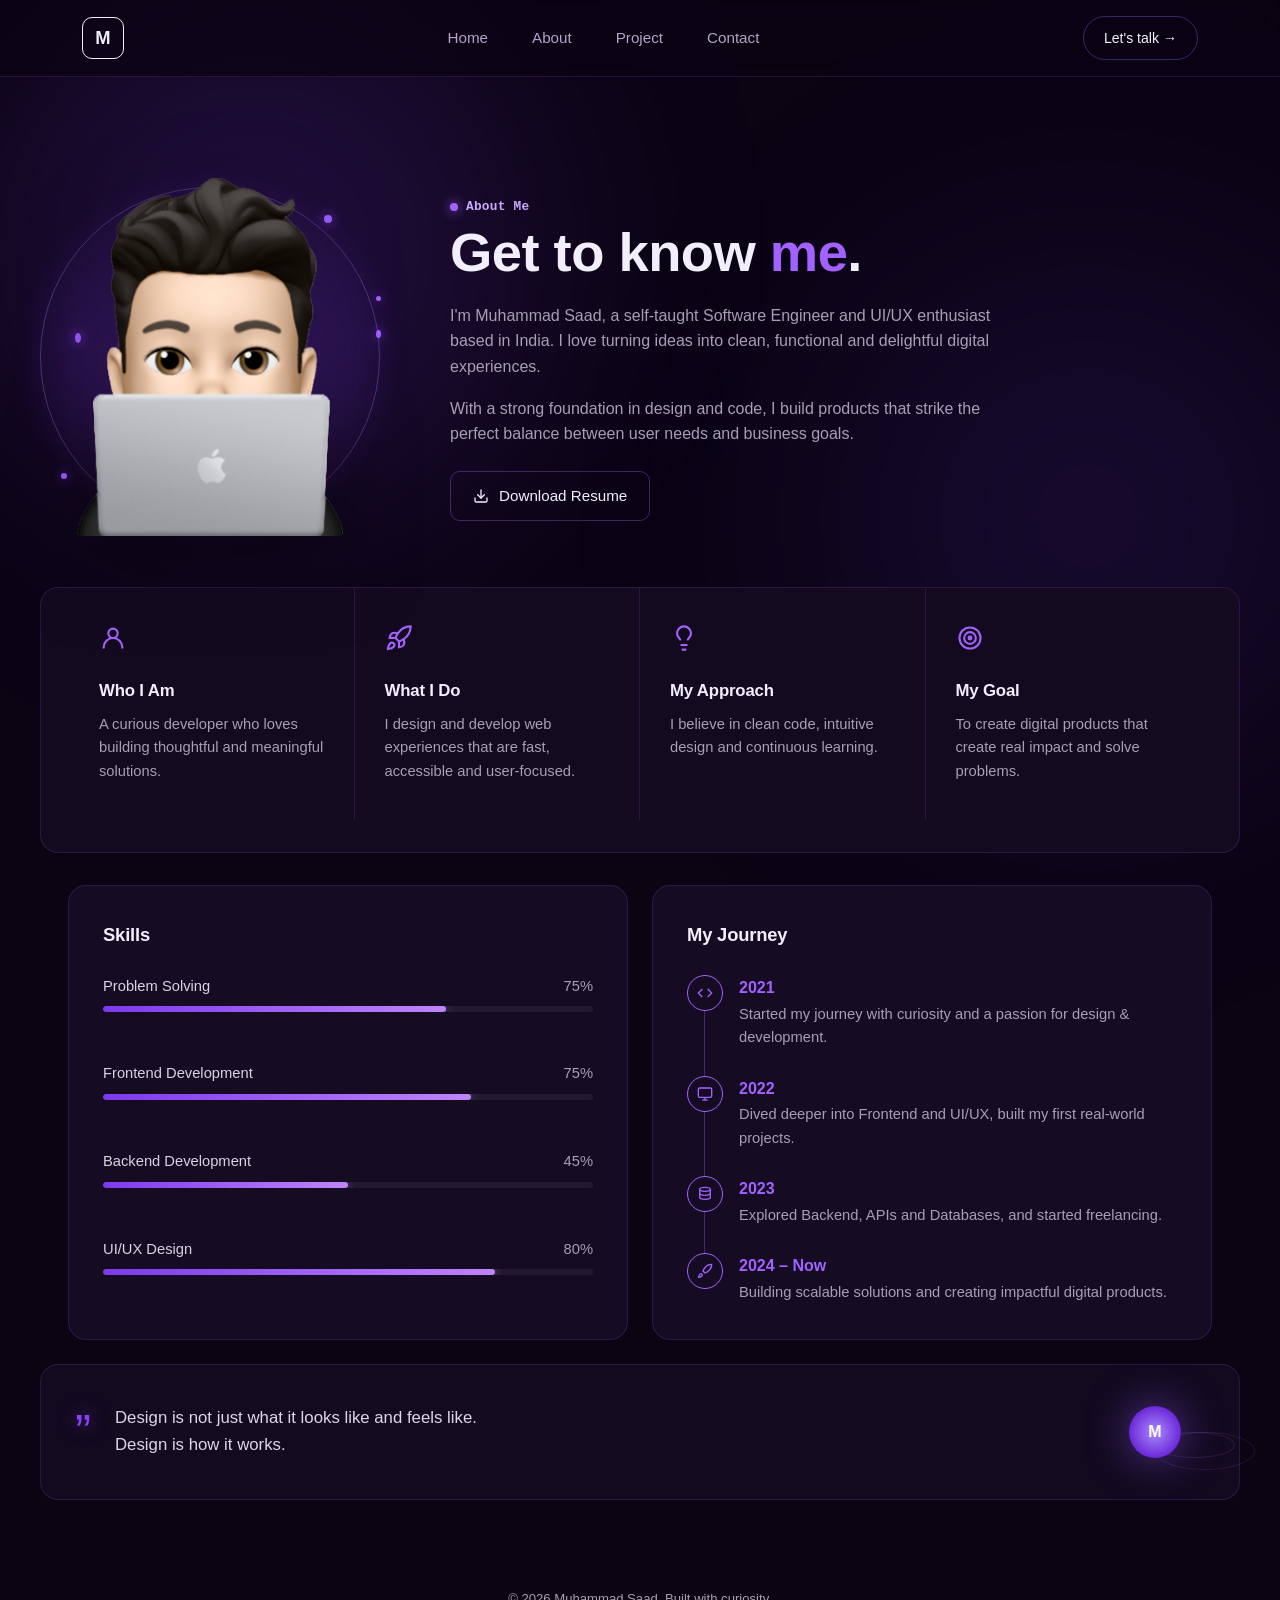
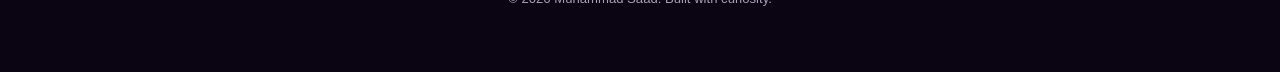
==== about.html @ b4d23c1d "Update portfolio website" ====
<!DOCTYPE html>
<html lang="en">
<head>
    <meta charset="UTF-8">
    <meta name="viewport" content="width=device-width, initial-scale=1.0">
    <title>About Me</title>
    <link rel="stylesheet" href="about.css">
    <link rel="stylesheet" href="style.css">
</head>
<body>
     <header>
    <nav class="container">
      <a href="index.html" class="logo">M</a>
      <ul class="nav-links" id="navLinks">
        <li><a href="index.html">Home</a></li>
        <li><a href="about.html">About</a></li>
        <li><a href="project.html">Project</a></li>
        <li><a href="#contact">Contact</a></li>
      </ul>
      <a href="#contact" class="nav-cta">Let's talk →</a>
      <div class="burger" id="burger"><span></span><span></span><span></span></div>
    </nav>
  </header>
  <main id="top">

  <section class="hero" id="about">
    <div class="hero-avatar">
      <div class="orbit-ring">
          <span class="orbit-dot d1"></span>
        <span class="orbit-dot d2"></span>
          <span class="orbit-dot d3"></span>
        <span class="orbit-dot d4"></span>
          <span class="orbit-dot d5"></span>
        <span class="orbit-dot d6"></span>
      </div>
      <div class="avatar-glow"></div>
      <img src="img/Me.svg" alt="Illustrated avatar of Muhammad Saad working on a laptop" class="avatar-img" />
    </div>

    <div class="hero-copy">
      <p class="eyebrow">About Me</p>
      <h1>Get to know <span class="accent">me</span>.</h1>
      <p class="lead">
        I'm Muhammad Saad, a self-taught Software Engineer and UI/UX enthusiast
        based in India. I love turning ideas into clean, functional and
        delightful digital experiences.
      </p>
      <p class="lead">
        With a strong foundation in design and code, I build products that
        strike the perfect balance between user needs and business goals.
      </p>
      <a class="btn-outline" href="#" onclick="alert('Add your resume.pdf next to index.html and update this link.'); return false;">
        <svg width="16" height="16" viewBox="0 0 24 24" fill="none" stroke="currentColor" stroke-width="2" stroke-linecap="round" stroke-linejoin="round"><path d="M21 15v4a2 2 0 0 1-2 2H5a2 2 0 0 1-2-2v-4"/><polyline points="7 10 12 15 17 10"/><line x1="12" y1="15" x2="12" y2="3"/></svg>
        Download Resume
      </a>
    </div>
  </section>

  <section class="pillars">
    <div class="pillar">
      <svg class="pillar-icon" width="28" height="28" viewBox="0 0 24 24" fill="none" stroke="currentColor" stroke-width="1.8"><circle cx="12" cy="8" r="4"/><path d="M4 21v-1a8 8 0 0 1 16 0v1"/></svg>
      <h3>Who I Am</h3>
      <p>A curious developer who loves building thoughtful and meaningful solutions.</p>
    </div>
    <div class="pillar">
      <svg class="pillar-icon" width="28" height="28" viewBox="0 0 24 24" fill="none" stroke="currentColor" stroke-width="1.8"><path d="M4.5 16.5c-1.5 1.26-2 5-2 5s3.74-.5 5-2c.71-.84.7-2.13-.09-2.91a2.18 2.18 0 0 0-2.91-.09z"/><path d="M12 15l-3-3a22 22 0 0 1 2-3.95A12.88 12.88 0 0 1 22 2c0 2.72-.78 7.5-6 11a22.35 22.35 0 0 1-4 2z"/><path d="M9 12H4s.55-3.03 2-4c1.62-1.08 5 0 5 0"/><path d="M12 15v5s3.03-.55 4-2c1.08-1.62 0-5 0-5"/></svg>
      <h3>What I Do</h3>
      <p>I design and develop web experiences that are fast, accessible and user-focused.</p>
    </div>
    <div class="pillar">
      <svg class="pillar-icon" width="28" height="28" viewBox="0 0 24 24" fill="none" stroke="currentColor" stroke-width="1.8"><path d="M9 18h6"/><path d="M10 22h4"/><path d="M15.09 14c.18-.98.65-1.74 1.41-2.5A4.65 4.65 0 0 0 18 8 6 6 0 0 0 6 8c0 1 .23 2.23 1.5 3.5.76.76 1.23 1.52 1.41 2.5"/></svg>
      <h3>My Approach</h3>
      <p>I believe in clean code, intuitive design and continuous learning.</p>
    </div>
    <div class="pillar">
      <svg class="pillar-icon" width="28" height="28" viewBox="0 0 24 24" fill="none" stroke="currentColor" stroke-width="1.8"><circle cx="12" cy="12" r="9"/><circle cx="12" cy="12" r="5"/><circle cx="12" cy="12" r="1.2" fill="currentColor"/></svg>
      <h3>My Goal</h3>
      <p>To create digital products that create real impact and solve problems.</p>
    </div>
  </section>

  <section class="split">
    <div class="card skills-card">
      <h3>Skills</h3>
      <ul class="skills">
        <li>
          <div class="skill-row"><span>Problem Solving </span><span class="pct">75%</span></div>
          <div class="bar"><div class="fill" style="--pct:70%"></div></div>
        </li>
        <li>
          <div class="skill-row"><span>Frontend Development</span><span class="pct">75%</span></div>
          <div class="bar"><div class="fill" style="--pct:75%"></div></div>
        </li>
        <li>
          <div class="skill-row"><span>Backend Development</span><span class="pct">45%</span></div>
          <div class="bar"><div class="fill" style="--pct:50%"></div></div>
        </li>
        <li>
          <div class="skill-row"><span>UI/UX Design</span><span class="pct">80%</span></div>
          <div class="bar"><div class="fill" style="--pct:80%"></div></div>
        </li>
        <!-- <li>
          <div class="skill-row"><span>Tools &amp; Workflow</span><span class="pct">80%</span></div>
          <div class="bar"><div class="fill" style="--pct:80%"></div></div>
        </li> -->
      </ul>
    </div>

    <div class="card journey-card">
      <h3>My Journey</h3>
      <ol class="timeline">
        <li>
          <span class="tl-icon"><svg width="16" height="16" viewBox="0 0 24 24" fill="none" stroke="currentColor" stroke-width="2"><polyline points="16 18 22 12 16 6"/><polyline points="8 6 2 12 8 18"/></svg></span>
          <div class="tl-copy">
            <p class="year">2021</p>
            <p>Started my journey with curiosity and a passion for design &amp; development.</p>
          </div>
        </li>
        <li>
          <span class="tl-icon"><svg width="16" height="16" viewBox="0 0 24 24" fill="none" stroke="currentColor" stroke-width="2"><rect x="2" y="3" width="20" height="14" rx="2"/><line x1="8" y1="21" x2="16" y2="21"/><line x1="12" y1="17" x2="12" y2="21"/></svg></span>
          <div class="tl-copy">
            <p class="year">2022</p>
            <p>Dived deeper into Frontend and UI/UX, built my first real-world projects.</p>
          </div>
        </li>
        <li>
          <span class="tl-icon"><svg width="16" height="16" viewBox="0 0 24 24" fill="none" stroke="currentColor" stroke-width="2"><ellipse cx="12" cy="5" rx="8" ry="3"/><path d="M4 5v6c0 1.66 3.58 3 8 3s8-1.34 8-3V5"/><path d="M4 11v6c0 1.66 3.58 3 8 3s8-1.34 8-3v-6"/></svg></span>
          <div class="tl-copy">
            <p class="year">2023</p>
            <p>Explored Backend, APIs and Databases, and started freelancing.</p>
          </div>
        </li>
        <li>
          <span class="tl-icon"><svg width="16" height="16" viewBox="0 0 24 24" fill="none" stroke="currentColor" stroke-width="2"><path d="M4.5 16.5c-1.5 1.26-2 5-2 5s3.74-.5 5-2c.71-.84.7-2.13-.09-2.91a2.18 2.18 0 0 0-2.91-.09z"/><path d="M12 15l-3-3a22 22 0 0 1 2-3.95A12.88 12.88 0 0 1 22 2c0 2.72-.78 7.5-6 11a22.35 22.35 0 0 1-4 2z"/></svg></span>
          <div class="tl-copy">
            <p class="year">2024 – Now</p>
            <p>Building scalable solutions and creating impactful digital products.</p>
          </div>
        </li>
      </ol>
    </div>
  </section>

  <section class="quote-bar">
    <span class="quote-mark">&rdquo;</span>
    <p>Design is not just what it looks like and feels like.<br>Design is how it works.</p>
    <div class="quote-logo">
      <span class="ring r1"></span>
      <span class="ring r2"></span>
      <span class="mark">M</span>
    </div>
  </section>

</main>

<footer id="lab">
  <p>&copy; <span id="year"></span> Muhammad Saad. Built with curiosity.</p>
</footer>

  <script src="about.js"></script>
</body>
</html>
---- about.css ----
:root{
  --bg: #060310;
  --bg-2: #0a0514;
  --card: #130a20;
  --card-2: #150c24;
  --border: rgba(150,110,220,0.18);
  --border-strong: rgba(168,124,240,0.4);
  --text: #f1eef6;
  --muted: #a79fb3;
  --muted-2: #8b839a;
  --accent: #8b5cf6;
  --accent-2: #a78bfa;
  --accent-glow: rgba(139,92,246,0.55);
  --radius: 20px;
  --font-display: 'Poppins', sans-serif;
  --font-body: 'Inter', sans-serif;
}

*{box-sizing:border-box;}
html{scroll-behavior:smooth;}

body{
  margin:0;
  background:var(--bg);
  color:var(--text);
  font-family:var(--font-body);
  line-height:1.6;
  position:relative;
  overflow-x:hidden;
}

/* ambient glow orbs */
.glow-orb{
  position:fixed;
  border-radius:50%;
  filter:blur(120px);
  pointer-events:none;
  z-index:0;
  opacity:0.35;
}
.orb-1{ width:520px; height:520px; background:#7c3aed; top:-120px; left:-160px; }
.orb-2{ width:460px; height:460px; background:#5b21b6; bottom:-160px; right:-160px; }

main, header, footer{ position:relative; z-index:1; }

a{ color:inherit; text-decoration:none; }
h1,h2,h3{ font-family:var(--font-display); margin:0 0 .5em; font-weight:600; letter-spacing:-0.01em; }
p{ margin:0 0 1em; color:var(--muted); }

/* ---------- Nav ---------- */
.nav{
  display:flex;
  align-items:center;
  justify-content:space-between;
  max-width:1200px;
  margin:24px auto 0;
  padding:18px 28px;
  background:linear-gradient(180deg, rgba(90,40,160,0.22), rgba(20,10,35,0.5));
  border:1px solid var(--border);
  border-radius:16px;
  backdrop-filter: blur(10px);
}
.brand{ font-family:var(--font-display); font-weight:600; letter-spacing:.02em; }
.nav-logo{
  font-family:var(--font-display);
  font-weight:700;
  font-size:1.3rem;
  border:1.5px solid var(--accent-2);
  width:38px; height:38px;
  display:flex; align-items:center; justify-content:center;
  border-radius:8px;
  color:var(--text);
}
.nav-right{ display:flex; gap:36px; }
.nav-right a{
  color:var(--muted);
  font-size:.95rem;
  padding-bottom:6px;
  border-bottom:2px solid transparent;
  transition:color .2s ease, border-color .2s ease;
}
.nav-right a:hover{ color:var(--text); }
.nav-right a.active{ color:var(--text); border-color:var(--accent); }

/* ---------- Hero ---------- */
.hero{
  max-width:1200px;
  margin:0 auto;
  padding:100px 28px 60px;
  display:grid;
  grid-template-columns:380px 1fr;
  gap:70px;
  align-items:center;
}
.hero-avatar{
  position:relative;
  width:340px; height:340px;
  display:flex; align-items:center; justify-content:center;
  justify-self:center;
}
.avatar-glow{
  position:absolute;
  inset:20px;
  border-radius:50%;
  background:radial-gradient(circle, var(--accent-glow), transparent 70%);
  filter:blur(10px);
}
.orbit-ring{
  position:absolute;
  inset:0;
  border:1px solid rgba(168,124,240,0.35);
  border-radius:50%;
  animation:spin 22s linear infinite;
}
.orbit-dot{
  position:absolute;
  width:8px; height:8px;
  border-radius:50%;
  background:var(--accent-2);
  box-shadow:0 0 12px var(--accent);
}
.d1{ top:8%; right:14%; }
.d2{ top:32%; right:-2px; width:5px; height:5px; }
.d3{ bottom:14%; left:6%; width:6px; height:6px; }
.d4{ top:22%; right:24%; }
.d5{ top:42%; right:-2px; width:5px; height:8px; }
.d6{ bottom:54%; left:10%; width:6px; height:10px; }
@keyframes spin{ to{ transform:rotate(360deg); } }

.avatar-img{
  position:relative;
  width:78%;
  z-index:1;
  filter:drop-shadow(0 20px 40px rgba(0,0,0,0.5));
}

.eyebrow{ color:var(--accent-2); font-weight:600; font-size:.95rem; margin-bottom:.4em; }
.hero-copy h1{ font-size:2.6rem; color:var(--text); }
.hero-copy h1 .accent{ color:var(--accent-2); }
.lead{ max-width:560px; color:var(--muted); }

.btn-outline{
  display:inline-flex;
  align-items:center;
  gap:10px;
  margin-top:8px;
  padding:12px 22px;
  border:1.5px solid var(--border-strong);
  border-radius:10px;
  color:var(--text);
  font-size:.95rem;
  font-weight:500;
  transition:background .2s ease, transform .2s ease, box-shadow .2s ease;
}
.btn-outline:hover{
  background:rgba(139,92,246,0.12);
  box-shadow:0 0 24px rgba(139,92,246,0.25);
  transform:translateY(-1px);
}

/* ---------- Pillars ---------- */
.pillars{
  max-width:1200px;
  margin:0 auto;
  padding:0 28px 32px;
  display:grid;
  grid-template-columns:repeat(4,1fr);
  background:var(--card);
  border:1px solid var(--border);
  border-radius:var(--radius);
}
.pillar{
  padding:36px 30px;
  border-right:1px solid var(--border);
}
.pillar:last-child{ border-right:none; }
.pillar-icon{ color:var(--accent-2); margin-bottom:18px; }
.pillar h3{ font-size:1.05rem; color:var(--text); }
.pillar p{ font-size:.92rem; margin:0; }

/* ---------- Split: Skills / Journey ---------- */
.split{
  max-width:1200px;
  margin:32px auto 0;
  padding:0 28px;
  display:grid;
  grid-template-columns:1fr 1fr;
  gap:24px;
}
.card{
  background:var(--card-2);
  border:1px solid var(--border);
  border-radius:var(--radius);
  padding:34px;
}
.card h3{ color:var(--text); font-size:1.15rem; margin-bottom:26px; }

.skills{ list-style:none;
   margin:0;
    padding:0;
     display:flex;
      flex-direction:column;
       gap:50px;
       }
.skill-row{ display:flex; justify-content:space-between; font-size:.92rem; margin-bottom:8px; color:var(--muted); }
.skill-row span:first-child{ color:#d8d3e0; }
.bar{
  height:6px;
  border-radius:6px;
  background:rgba(255,255,255,0.06);
  overflow:hidden;
}
.fill{
  height:100%;
  width:0;
  border-radius:6px;
  background:linear-gradient(90deg, #7c3aed, #c084fc);
  box-shadow:0 0 10px rgba(168,124,240,0.6);
  transition:width 1.1s cubic-bezier(.22,.9,.34,1);
}
.fill.in-view{ width:var(--pct); }

.timeline{ list-style:none; margin:0; padding:0; }
.timeline li{
  display:grid;
  grid-template-columns:36px 1fr;
  gap:16px;
  position:relative;
  padding-bottom:26px;
}
.timeline li:last-child{ padding-bottom:0; }
.timeline li:not(:last-child)::before{
  content:"";
  position:absolute;
  left:17px; top:36px; bottom:0;
  width:1px;
  background:var(--border-strong);
}
.tl-icon{
  width:36px; height:36px;
  border:1.5px solid var(--accent-2);
  border-radius:50%;
  display:flex; align-items:center; justify-content:center;
  color:var(--accent-2);
  background:var(--card-2);
  z-index:1;
}
.tl-copy .year{ color:var(--accent-2); font-weight:600; margin-bottom:2px; }
.tl-copy p:last-child{ margin:0; font-size:.92rem; }

/* ---------- Quote bar ---------- */
.quote-bar{
  max-width:1200px;
  margin:24px auto 60px;
  padding:32px 34px;
  background:var(--card);
  border:1px solid var(--border);
  border-radius:var(--radius);
  display:flex;
  align-items:center;
  gap:24px;
}
.quote-mark{
  font-family:var(--font-display);
  font-size:3rem;
  color:var(--accent);
  line-height:1;
  text-shadow:0 0 18px var(--accent-glow);
}
.quote-bar p{ flex:1; color:#dcd7e6; font-size:1.05rem; margin:0; font-family:var(--font-display); font-weight:500; }
.quote-logo{
  position:relative;
  width:100px; height:70px;
  flex-shrink:0;
  display:flex; align-items:center; justify-content:center;
}
.quote-logo .mark{
  width:52px; height:52px;
  border-radius:50%;
  background:radial-gradient(circle, #a78bfa, #6d28d9 70%);
  box-shadow:0 0 40px var(--accent-glow);
  display:flex; align-items:center; justify-content:center;
  font-family:var(--font-display);
  font-weight:700;
  color:#fff;
  z-index:1;
}
.ring{
  position:absolute;
  border:1px solid rgba(168,124,240,0.35);
  border-radius:50%;
}
.r1{ width:100px; height:38px; top:16px; }
.r2{ width:80px; height:26px; top:22px; }

/* ---------- Footer ---------- */
footer{
  text-align:center;
  padding:30px 20px 50px;
  color:var(--muted-2);
  font-size:.85rem;
}

/* ---------- Reveal ---------- */
.reveal{ opacity:0; transform:translateY(18px); transition:opacity .6s ease, transform .6s ease; }
.reveal.in-view{ opacity:1; transform:none; }

/* ---------- Responsive ---------- */
@media (max-width: 980px){
  .hero{ grid-template-columns:1fr; text-align:center; padding-top:60px; }
  .hero-copy .lead{ margin-left:auto; margin-right:auto; }
  .pillars{ grid-template-columns:1fr 1fr; }
  .pillar{ border-right:none; border-bottom:1px solid var(--border); }
  .split{ grid-template-columns:1fr; }
  .nav-right{ gap:20px; }
}
@media (max-width: 560px){
  .pillars{ grid-template-columns:1fr; }
  .nav{ flex-wrap:wrap; gap:14px; justify-content:center; }
  .hero-copy h1{ font-size:2.1rem; }
  .quote-bar{ flex-direction:column; text-align:center; }
}

@media (prefers-reduced-motion: reduce){
  *{ animation:none !important; transition:none !important; }
}
---- style.css ----
:root{
    --bg: #0a0413;
    --bg-soft: #120823;
    --surface: #1a0f2c;
    --surface-2: #221334;
    --border: rgba(163,98,255,0.16);
    --border-strong: rgba(163,98,255,0.35);
    --accent: #8b3ffb;
    --accent-2: #a362ff;
    --accent-light: #cdaaff;
    --text: #f3eefc;
    --text-dim: #b3a4cc;
    --text-faint: #786a96;
    --radius: 18px;
  }

  *{ margin:0; padding:0; box-sizing:border-box; }
  html{ scroll-behavior:smooth; }

  body{
    background: var(--bg);
    color: var(--text);
    font-family: 'Inter', sans-serif;
    overflow-x:hidden;
    position:relative;
  }

  /* ambient background glows */
  body::before, body::after{
    content:'';
    position:fixed;
    width:60vw; height:60vw;
    max-width:900px; max-height:900px;
    border-radius:50%;
    filter: blur(120px);
    opacity:0.28;
    z-index:0;
    pointer-events:none;
  }
  body::before{
    background: radial-gradient(circle, var(--accent) 0%, transparent 70%);
    top:-15%; left:-10%;
  }
  body::after{
    background: radial-gradient(circle, #5227a8 0%, transparent 70%);
    bottom:0%; right:-15%;
  }

  .wrap{ position:relative; z-index:1; }

  a{ color:inherit; text-decoration:none; }
  ul{ list-style:none; }
  img{ max-width:100%; display:block; }

  h1,h2,h3, .display{
    font-family:'Sora', sans-serif;
    letter-spacing:-0.01em;
  }

  .eyebrow{
    font-family:'JetBrains Mono', monospace;
    font-size:0.8rem;
    color: var(--accent-light);
    letter-spacing:0.02em;
    display:inline-flex;
    align-items:center;
    gap:8px;
  }
  .eyebrow::before{
    content:'';
    width:8px; height:8px;
    border-radius:50%;
    background: var(--accent-2);
    box-shadow: 0 0 12px var(--accent-2);
  }

  .container{
    max-width:1180px;
    margin:0 auto;
    padding:0 32px;
  }

  /* ---------- NAV ---------- */
  header{
    position:sticky;
    top:0;
    z-index:100;
    background: rgba(10,4,19,0.7);
    backdrop-filter: blur(14px);
    border-bottom:1px solid var(--border);
  }
  nav.container{
    display:flex;
    align-items:center;
    justify-content:space-between;
    height:76px;
  }
  .logo{
    width:42px; height:42px;
    border:1.5px solid var(--text);
    border-radius:10px;
    display:flex; align-items:center; justify-content:center;
    font-family:'Sora',sans-serif;
    font-weight:700;
    font-size:1.15rem;
    transition: box-shadow .3s ease, border-color .3s ease;
  }
  .logo:hover{ box-shadow: 0 0 22px var(--accent-2); border-color: var(--accent-2); }

  .nav-links{
    display:flex;
    gap:44px;
    font-size:0.95rem;
    font-weight:500;
  }
  .nav-links a{
    position:relative;
    color: var(--text-dim);
    transition: color .25s ease;
  }
  .nav-links a::after{
    content:'';
    position:absolute; left:0; bottom:-6px;
    width:0; height:2px;
    background: var(--accent-2);
    transition: width .25s ease;
  }
  .nav-links a:hover{ color: var(--text); }
  .nav-links a:hover::after{ width:100%; }

  .nav-cta{
    display:inline-flex; align-items:center; gap:8px;
    padding:10px 20px;
    border-radius:999px;
    border:1px solid var(--border-strong);
    font-size:0.88rem;
    font-weight:500;
    color: var(--text);
    transition: all .25s ease;
  }
  .nav-cta:hover{ background: var(--accent); border-color: var(--accent); box-shadow: 0 0 24px rgba(139,63,251,0.5); }

  .burger{ display:none; width:26px; height:20px; position:relative; cursor:pointer; }
  .burger span{ position:absolute; left:0; width:100%; height:2px; background:var(--text); transition:.3s; }
  .burger span:nth-child(1){ top:0; }
  .burger span:nth-child(2){ top:9px; }
  .burger span:nth-child(3){ top:18px; }
  .burger.open span:nth-child(1){ transform: translateY(9px) rotate(45deg); }
  .burger.open span:nth-child(2){ opacity:0; }
  .burger.open span:nth-child(3){ transform: translateY(-9px) rotate(-45deg); }

  /* ---------- HERO ---------- */
  .hero{
    padding:110px 0 60px;
    display:grid;
    grid-template-columns: 340px 1fr;
    gap:70px;
    align-items:center;
  }
  .avatar-wrap{
    position:relative;
    width:340px; height:340px;
    display:flex; align-items:flex-end; justify-content:center;
  }
  .avatar-glow{
    position:absolute; inset:-30px;
    background: radial-gradient(circle, rgba(139,63,251,0.55) 0%, transparent 68%);
    border-radius:50%;
    filter:blur(6px);
    animation: pulse 5s ease-in-out infinite;
  }
  @keyframes pulse{
    0%,100%{ transform:scale(1); opacity:0.9; }
    50%{ transform:scale(1.08); opacity:1; }
  }
  .avatar-wrap img{
    position:relative;
    width:78%;
    z-index:2;
    filter: drop-shadow(0 20px 40px rgba(0,0,0,0.5));
  }
  .speech{
    position:absolute;
    top:14px; left:50%;
    transform: translateX(-6%);
    background: var(--surface-2);
    border:1px solid var(--border-strong);
    padding:9px 16px;
    border-radius:14px 14px 14px 4px;
    font-size:0.82rem;
    white-space:nowrap;
    z-index:3;
    animation: floaty 4s ease-in-out infinite;
  }
  .speech b{ color: var(--accent-light); font-weight:600; }
  @keyframes floaty{
    0%,100%{ transform: translate(-6%, 0); }
    50%{ transform: translate(-6%, -8px); }
  }

  .hero-copy .kicker{
    color: var(--text-dim);
    font-size:1.02rem;
    margin-bottom:10px;
  }
  .hero-copy h1{
    font-size:clamp(2.1rem, 4.6vw, 3.4rem);
    font-weight:700;
    line-height:1.15;
    margin-bottom:18px;
  }
  .hero-copy h1 .accent-word{
    color: var(--accent-light);
    position:relative;
    text-decoration: underline;
    text-decoration-color: var(--accent-2);
    text-underline-offset: 8px;
    text-decoration-thickness: 2px;
  }
  .hero-copy p.sub{
    color: var(--text-dim);
    max-width:480px;
    font-size:1.02rem;
    margin-bottom:32px;
  }
  .hero-actions{ display:flex; gap:16px; flex-wrap:wrap; }
  .btn{
    display:inline-flex; align-items:center; gap:10px;
    padding:14px 26px;
    border-radius:999px;
    font-weight:600;
    font-size:0.94rem;
    transition: all .25s ease;
  }
  .btn-primary{
    background: linear-gradient(135deg, var(--accent), #6222c4);
    color:#fff;
    box-shadow: 0 8px 30px rgba(139,63,251,0.35);
  }
  .btn-primary:hover{ transform: translateY(-2px); box-shadow: 0 12px 34px rgba(139,63,251,0.55); }
  .btn-ghost{
    border:1px solid var(--border-strong);
    color: var(--text);
  }
  .btn-ghost:hover{ background: var(--surface-2); }

  /* ---------- ABOUT ---------- */
  .about{
    padding:100px 0 40px;
    display:grid;
    grid-template-columns: 1fr 1fr;
    gap:60px;
    align-items:center;
  }
  .about h2.type-line{
    font-size:clamp(1.8rem,3.4vw,2.5rem);
    font-weight:700;
    min-height:1.3em;
  }
  .type-line .cursor{
    display:inline-block;
    width:2px;
    background: var(--accent-light);
    margin-left:3px;
    animation: blink 0.9s steps(1) infinite;
  }
  @keyframes blink{ 50%{ opacity:0; } }
  .about .caption{
    color: var(--text-faint);
    font-size:0.9rem;
    margin-top:6px;
    margin-bottom:26px;
  }
  .about p{
    color: var(--text-dim);
    line-height:1.75;
    font-size:1.02rem;
    max-width:520px;
  }
  .tag-pill{
    display:inline-flex;
    font-family:'JetBrains Mono', monospace;
    color: var(--accent-light);
    border:1px solid var(--border-strong);
    padding:5px 14px;
    border-radius:999px;
    font-size:0.85rem;
    margin-top:28px;
  }

  .stack-panel{
    display:flex; align-items:center; justify-content:center;
  }

  /* ---------- ORBIT ---------- */
  .orbit-scene{
    position:relative;
    width:100%;
    max-width:460px;
    aspect-ratio:1/1;
    display:flex; align-items:center; justify-content:center;
  }
  .orbit-core{
    width:110px; height:110px;
    border-radius:50%;
    background: radial-gradient(circle at 35% 30%, var(--accent-2), #4a1899 70%);
    box-shadow: 0 0 70px rgba(139,63,251,0.65), 0 0 120px rgba(139,63,251,0.35);
    display:flex; align-items:center; justify-content:center;
    font-family:'Sora',sans-serif;
    font-weight:700;
    font-size:2rem;
    color:#fff;
    z-index:5;
    animation: pulse 5s ease-in-out infinite;
  }
  .ring{
    position:absolute;
    border:1px solid var(--border);
    border-radius:50%;
    top:50%; left:50%;
  }
  .ring-1{ width:200px; height:200px; margin:-100px 0 0 -100px; animation: spin 22s linear infinite; }
  .ring-2{ width:300px; height:300px; margin:-150px 0 0 -150px; animation: spin 32s linear infinite reverse; }
  .ring-3{ width:410px; height:410px; margin:-205px 0 0 -205px; animation: spin 44s linear infinite; }
  @keyframes spin{ from{ transform:rotate(0deg);} to{ transform:rotate(360deg);} }

  .orbit-icon{
    position:absolute;
    width:44px; height:44px;
    top:-22px; left:50%;
    margin-left:-22px;
    background: var(--surface-2);
    border:1px solid var(--border-strong);
    border-radius:50%;
    display:flex; align-items:center; justify-content:center;
    animation: spin-rev 22s linear infinite;
    box-shadow: 0 4px 18px rgba(0,0,0,0.45);
  }
  .orbit-icon img{ width:24px; height:24px; }
  .ring-1 .orbit-icon{ animation-duration:22s; }
  .ring-2 .orbit-icon{ animation-duration:32s; animation-direction:normal; }
  .ring-3 .orbit-icon{ animation-duration:44s; }
  @keyframes spin-rev{ from{ transform:rotate(0deg);} to{ transform:rotate(-360deg);} }

  .ring-2 .orbit-icon.pos-b{ top:auto; bottom:-22px; left:auto; right:-22px; margin:0; }
  .ring-3 .orbit-icon.pos-b{ top:auto; bottom:-22px; }
  .ring-3 .orbit-icon.pos-c{ top:50%; left:auto; right:-22px; margin-top:-22px; }

  .orbit-icon:hover{ transform: scale(1.15); border-color: var(--accent-2); }

  /* ---------- PROJECTS ---------- */
  .section-head{
    text-align:left;
    margin-bottom:8px;
  }
  .section-head h2{
    font-size:clamp(1.7rem,3vw,2.3rem);
    font-weight:700;
    margin-top:8px;
  }

  .projects{ padding:60px 0 40px; }
  .project-card{
    display:grid;
    grid-template-columns: 1fr 1fr;
    gap:56px;
    align-items:center;
    padding:56px 0;
    border-top:1px solid var(--border);
  }
  .project-card:nth-child(even) .project-media{ order:2; }
  .project-media{
    border-radius: var(--radius);
    overflow:hidden;
    border:1px solid var(--border-strong);
    background: var(--surface);
    box-shadow: 0 30px 70px rgba(0,0,0,0.45);
    transition: transform .4s ease, box-shadow .4s ease;
  }
  .project-media:hover{ transform: translateY(-6px); box-shadow: 0 40px 90px rgba(139,63,251,0.25); }
  .project-tag{
    color: var(--accent-light);
    font-family:'JetBrains Mono', monospace;
    font-size:0.82rem;
    margin-bottom:10px;
    display:block;
  }
  .project-info h3{
    font-size:1.5rem;
    font-weight:700;
    margin-bottom:14px;
  }
  .project-info p{
    color: var(--text-dim);
    line-height:1.7;
    margin-bottom:20px;
  }
  .chip-row{ display:flex; flex-wrap:wrap; gap:8px; }
  .chip{
    font-size:0.78rem;
    padding:5px 12px;
    border-radius:999px;
    border:1px solid var(--border);
    color: var(--text-faint);
  }

  /* ---------- CONTACT ---------- */
  .contact{ padding:140px 0 80px; }
  .contact h2{ font-size:clamp(1.8rem,3.4vw,2.6rem); font-weight:700; margin:10px 0 22px; }
  .contact p{
    color: var(--text-dim);
    max-width:560px;
    line-height:1.75;
    font-size:1.05rem;
    margin-bottom:34px;
  }
  .email-row{
    display:flex; align-items:center; gap:16px;
    margin-bottom:34px;
    flex-wrap:wrap;
  }
  .email-link{
    font-family:'JetBrains Mono', monospace;
    font-size:1.05rem;
    color: var(--text);
    border-bottom:1px solid var(--border-strong);
    padding-bottom:4px;
    transition: color .2s ease, border-color .2s ease;
  }
  .email-link:hover{ color: var(--accent-light); border-color: var(--accent-light); }
  .copy-btn{
    font-family:'JetBrains Mono', monospace;
    font-size:0.78rem;
    color: var(--text-faint);
    border:1px solid var(--border);
    padding:6px 12px;
    border-radius:999px;
    cursor:pointer;
    background:none;
    transition: all .2s ease;
  }
  .copy-btn:hover{ border-color: var(--accent-2); color: var(--accent-light); }

  .social-row{ display:flex; gap:16px; }
  .social-icon{
    width:46px; height:46px;
    border-radius:50%;
    border:1px solid var(--border-strong);
    display:flex; align-items:center; justify-content:center;
    transition: all .25s ease;
  }
  .social-icon svg{ width:19px; height:19px; stroke:var(--text); }
  .social-icon:hover{ background: var(--accent); border-color: var(--accent); transform: translateY(-3px); }

  footer{
    padding:28px 0 50px;
    text-align:center;
    color: var(--text-faint);
    font-size:0.82rem;
  }

  /* ---------- reveal ---------- */
  .reveal{ opacity:0; transform: translateY(24px); transition: opacity .7s ease, transform .7s ease; }
  .reveal.in{ opacity:1; transform:none; }

  @media (prefers-reduced-motion: reduce){
    *{ animation:none !important; transition:none !important; }
  }

  /* ---------- responsive ---------- */
  @media (max-width: 900px){
    .hero{ grid-template-columns:1fr; text-align:center; padding-top:60px; }
    .avatar-wrap{ margin:0 auto; }
    .hero-copy p.sub{ margin-left:auto; margin-right:auto; }
    .hero-actions{ justify-content:center; }
    .about{ grid-template-columns:1fr; }
    .stack-panel{ margin-top:20px; }
    .project-card{ grid-template-columns:1fr; }
    .project-card:nth-child(even) .project-media{ order:0; }
  }
  @media (max-width: 700px){
    .nav-links{
      position:fixed; top:76px; left:0; right:0;
      background: var(--bg-soft);
      flex-direction:column;
      padding:26px 32px;
      gap:22px;
      border-bottom:1px solid var(--border);
      transform: translateY(-130%);
      transition: transform .3s ease;
    }
    .nav-links.open{ transform: translateY(0); }
    .burger{ display:block; }
    .nav-cta{ display:none; }
  }
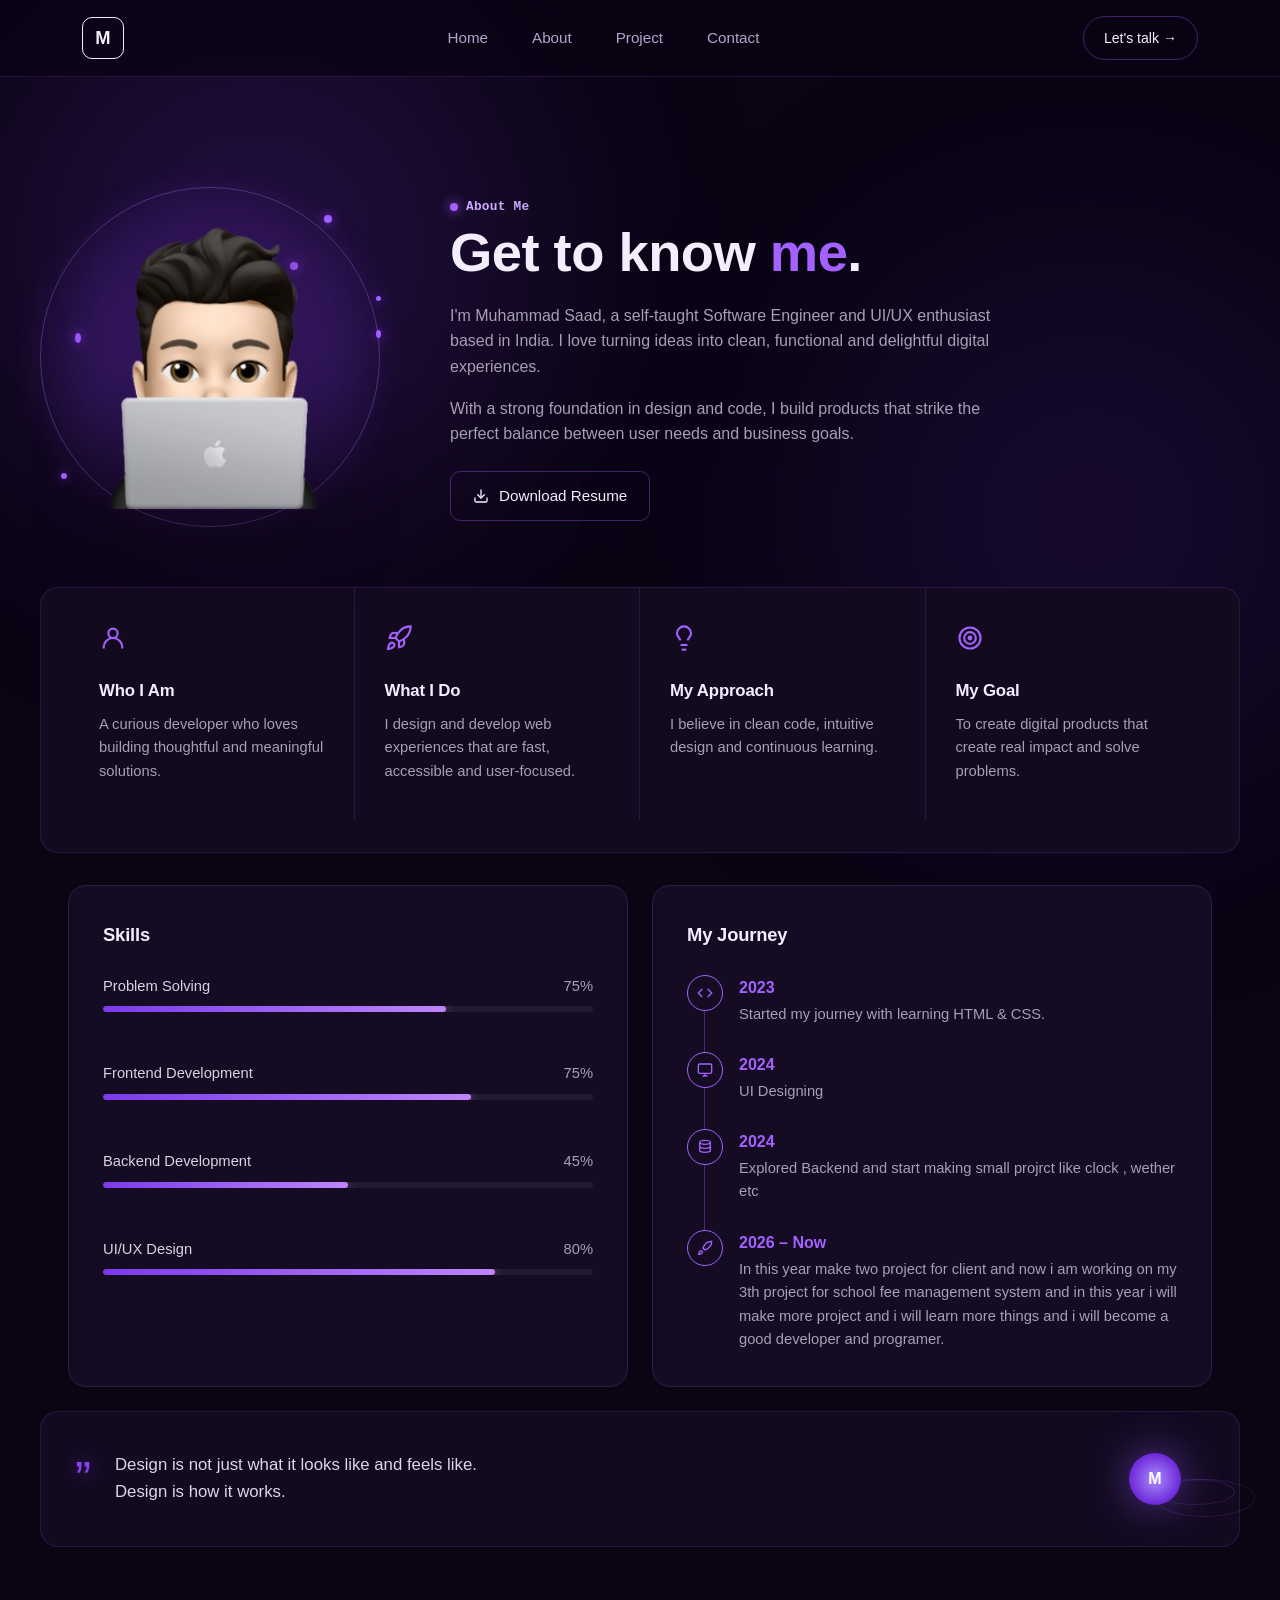
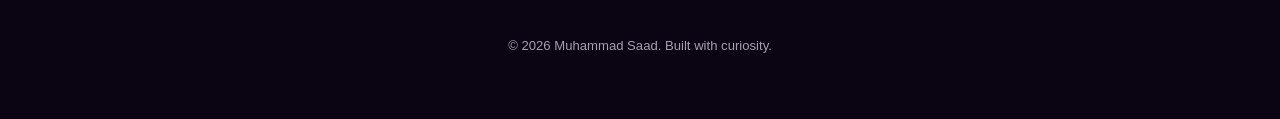
==== commit 644798de: "Update code features and fix bugs" ====
--- a/about.html
+++ b/about.html
@@ -15,7 +15,7 @@
         <li><a href="index.html">Home</a></li>
         <li><a href="about.html">About</a></li>
         <li><a href="project.html">Project</a></li>
-        <li><a href="#contact">Contact</a></li>
+        <li><a href="contact.html">Contact</a></li>
       </ul>
       <a href="#contact" class="nav-cta">Let's talk →</a>
       <div class="burger" id="burger"><span></span><span></span><span></span></div>
@@ -34,7 +34,7 @@
         <span class="orbit-dot d6"></span>
       </div>
       <div class="avatar-glow"></div>
-      <img src="img/Me.svg" alt="Illustrated avatar of Muhammad Saad working on a laptop" class="avatar-img" />
+      <img src="img/Me.png" alt="Illustrated avatar of Muhammad Saad working on a laptop" class="avatar-img" />
     </div>
 
     <div class="hero-copy">
@@ -112,29 +112,31 @@
         <li>
           <span class="tl-icon"><svg width="16" height="16" viewBox="0 0 24 24" fill="none" stroke="currentColor" stroke-width="2"><polyline points="16 18 22 12 16 6"/><polyline points="8 6 2 12 8 18"/></svg></span>
           <div class="tl-copy">
-            <p class="year">2021</p>
-            <p>Started my journey with curiosity and a passion for design &amp; development.</p>
+            <p class="year">2023</p>
+            <p>Started my journey with learning HTML &amp; CSS.</p>
           </div>
         </li>
         <li>
           <span class="tl-icon"><svg width="16" height="16" viewBox="0 0 24 24" fill="none" stroke="currentColor" stroke-width="2"><rect x="2" y="3" width="20" height="14" rx="2"/><line x1="8" y1="21" x2="16" y2="21"/><line x1="12" y1="17" x2="12" y2="21"/></svg></span>
           <div class="tl-copy">
-            <p class="year">2022</p>
-            <p>Dived deeper into Frontend and UI/UX, built my first real-world projects.</p>
+            <p class="year">2024</p>
+            <p>UI Designing</p>
           </div>
         </li>
         <li>
           <span class="tl-icon"><svg width="16" height="16" viewBox="0 0 24 24" fill="none" stroke="currentColor" stroke-width="2"><ellipse cx="12" cy="5" rx="8" ry="3"/><path d="M4 5v6c0 1.66 3.58 3 8 3s8-1.34 8-3V5"/><path d="M4 11v6c0 1.66 3.58 3 8 3s8-1.34 8-3v-6"/></svg></span>
           <div class="tl-copy">
-            <p class="year">2023</p>
-            <p>Explored Backend, APIs and Databases, and started freelancing.</p>
+            <p class="year">2024</p>
+            <p>Explored Backend and start making small projrct like clock , wether etc   </p>
           </div>
         </li>
         <li>
           <span class="tl-icon"><svg width="16" height="16" viewBox="0 0 24 24" fill="none" stroke="currentColor" stroke-width="2"><path d="M4.5 16.5c-1.5 1.26-2 5-2 5s3.74-.5 5-2c.71-.84.7-2.13-.09-2.91a2.18 2.18 0 0 0-2.91-.09z"/><path d="M12 15l-3-3a22 22 0 0 1 2-3.95A12.88 12.88 0 0 1 22 2c0 2.72-.78 7.5-6 11a22.35 22.35 0 0 1-4 2z"/></svg></span>
           <div class="tl-copy">
-            <p class="year">2024 – Now</p>
-            <p>Building scalable solutions and creating impactful digital products.</p>
+            <p class="year">2026 – Now</p>
+            <p> In this year make two project for client  and now i am working on my 3th  project for school fee management system and in this year i will make more project and i will learn more things and i will become a good developer and programer.
+
+            </p>
           </div>
         </li>
       </ol>
